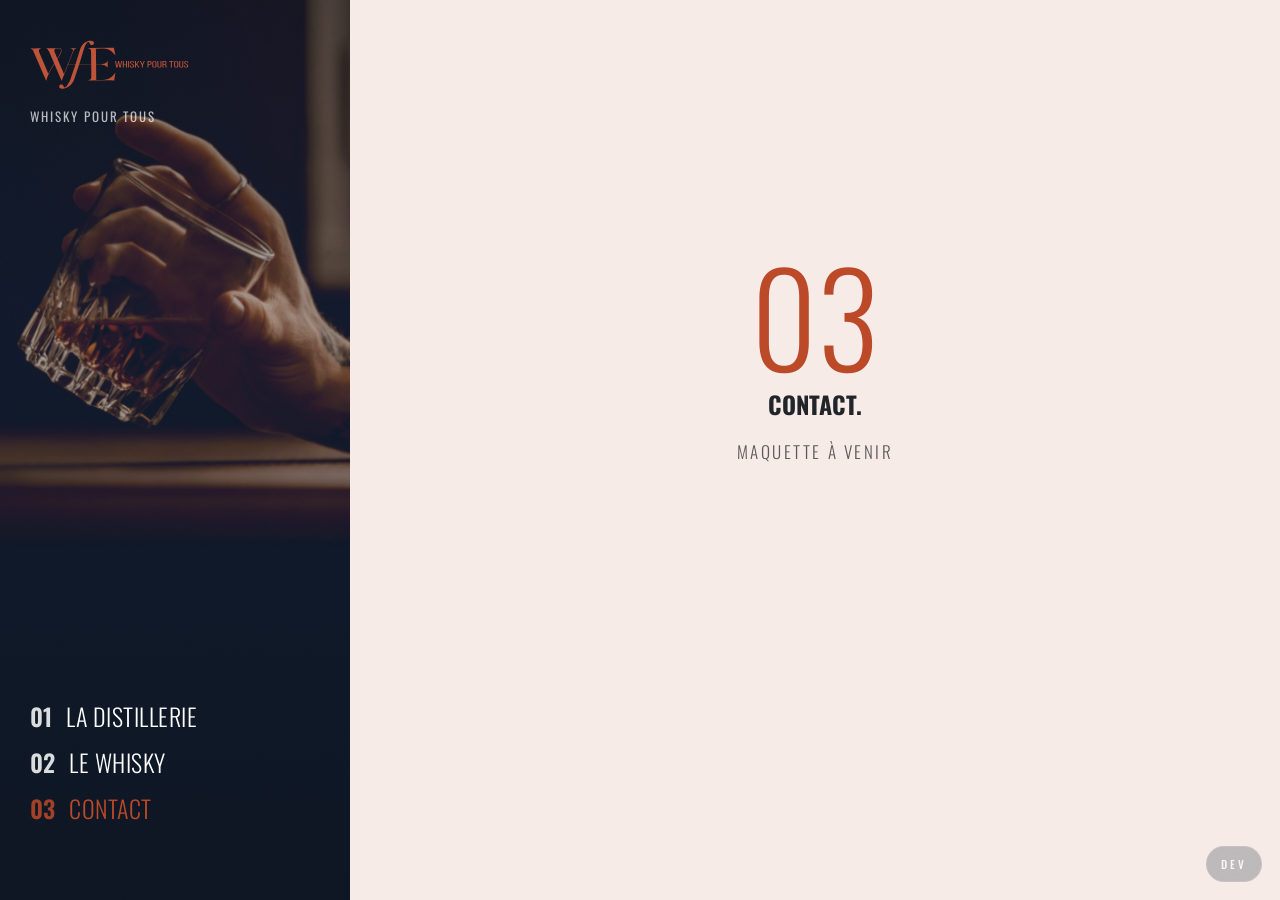
==== pages/contact.html @ 0587ffb1 "Initial commit — WFE site maquette Co-Authored-By: Claude Opus 4.7 (1M context) <noreply@anthropic.c" ====
<!doctype html>
<html lang="fr">
<head>
  <meta charset="utf-8">
  <meta name="viewport" content="width=device-width, initial-scale=1">
  <title>WfE — Contact</title>
  <link rel="preconnect" href="https://fonts.googleapis.com">
  <link rel="preconnect" href="https://fonts.gstatic.com" crossorigin>
  <link href="https://fonts.googleapis.com/css2?family=Fjalla+One&family=Oswald:wght@300;400;500;600&display=swap" rel="stylesheet">
  <link rel="stylesheet" href="../shared/tokens.css">
  <link rel="stylesheet" href="../shared/chrome.css">
  <link rel="stylesheet" href="../shared/dev-mode.css">
  <script>window.WFE_SHARED = '../shared/'; window.WFE_HUB = '../index.html';</script>
  <style>
    .wfe-coming-soon {
      min-height: 80vh;
      display: grid;
      place-items: center;
      text-align: center;
      padding: 3rem;
    }
    .wfe-coming-soon__num {
      font-family: var(--wfe-font-display);
      font-size: clamp(4rem, 12vw, 8rem);
      color: var(--wfe-coral);
      line-height: 1;
      margin-bottom: 0.5rem;
    }
    .wfe-coming-soon__title {
      font-family: var(--wfe-font-display);
      font-size: var(--wfe-text-xl);
      margin: 0 0 0.75rem;
    }
    .wfe-coming-soon__sub {
      font-size: var(--wfe-text-sm);
      color: var(--wfe-text-on-cream-muted);
      letter-spacing: 0.15em;
      text-transform: uppercase;
      margin: 0;
    }
  </style>
</head>
<body>

<div class="wfe-layout">

  <aside class="wfe-sidebar" data-block="Sidebar">
    <a href="../index.html" class="wfe-sidebar__logo" aria-label="Retour à l'accueil">
      <img src="../logo.svg" alt="WfE — Whisky For Everyone">
      <small>Whisky pour tous</small>
    </a>
    <nav class="wfe-sidebar__nav" aria-label="Principale">
      <a href="la-distillerie.html" class="wfe-sidebar__nav-item">
        <span class="wfe-sidebar__nav-num">01</span>
        <span class="wfe-sidebar__nav-label">La Distillerie</span>
      </a>
      <a href="le-whisky.html" class="wfe-sidebar__nav-item">
        <span class="wfe-sidebar__nav-num">02</span>
        <span class="wfe-sidebar__nav-label">Le Whisky</span>
      </a>
      <a href="contact.html" class="wfe-sidebar__nav-item" aria-current="page">
        <span class="wfe-sidebar__nav-num">03</span>
        <span class="wfe-sidebar__nav-label">Contact</span>
      </a>
    </nav>
  </aside>

  <main class="wfe-main">
    <section class="wfe-coming-soon" data-block="Placeholder — Contact">
      <div>
        <div class="wfe-coming-soon__num">03</div>
        <h1 class="wfe-coming-soon__title">CONTACT.</h1>
        <p class="wfe-coming-soon__sub">Maquette à venir</p>
      </div>
    </section>
  </main>
</div>

<script src="../shared/dev-mode.js" defer></script>
</body>
</html>
---- shared/tokens.css ----
/* =========================================================================
   WfE — Design tokens
   Valeurs relevées EN LIVE sur wfedistillery.com/la-distillerie
   ========================================================================= */

:root {
  /* === Couleurs (valeurs exactes DevTools) ============================= */
  --wfe-dark:        #131313;        /* fond derrière tout (body) */
  --wfe-dark-nav:    #0E1D2D;        /* bleu nuit (texte sur coral) */
  --wfe-cream:       #F7EBE8;        /* fond contenu principal */
  --wfe-coral:       #BC4927;        /* accent coral (titres, traits) */
  --wfe-coral-btn:   #C0472F;        /* coral du bouton newsletter */
  --wfe-coral-hover: #A23D1F;
  --wfe-logo-orange: #BD5339;

  /* === Texte =========================================================== */
  --wfe-text-on-dark:       #FFFFFF;
  --wfe-text-on-dark-muted: rgba(255, 255, 255, 0.75);
  --wfe-text-on-cream:      #212529;      /* rgb(33,37,41) */
  --wfe-text-on-cream-muted:#5A5A5A;

  /* === Typographie ===================================================== */
  --wfe-font-display: "Oswald", "Fjalla One", sans-serif;
  --wfe-font-body:    "Oswald", "Helvetica Neue", Arial, sans-serif;

  /* Tailles — le live utilise majoritairement 24px partout */
  --wfe-text-body:     24px;          /* body + titres — 24px lh 36px */
  --wfe-text-body-lh:  36px;
  --wfe-text-heading:  24px;          /* INVITANT, ACCESSIBLE, etc. */
  --wfe-text-sm:       17px;          /* bouton, meta */
  --wfe-text-xs:       13px;          /* tagline, mentions */

  /* === Espacements ===================================================== */
  --wfe-gap-xs: 0.5rem;
  --wfe-gap-sm: 1rem;
  --wfe-gap-md: 1.5rem;
  --wfe-gap-lg: 2.5rem;
  --wfe-gap-xl: clamp(3rem, 4vw, 5rem);

  /* === Layout ========================================================== */
  --wfe-sidebar-width: 350px;         /* exactement comme le live */

  /* === Divers ========================================================== */
  --wfe-radius: 2px;
  --wfe-line:   1px solid var(--wfe-coral);
}

/* Sur mobile : sidebar passe en barre horizontale simplifiée */
@media (max-width: 860px) {
  :root {
    --wfe-sidebar-width: 0px;
    --wfe-text-body: 18px;
    --wfe-text-body-lh: 28px;
    --wfe-text-heading: 22px;
  }
}
---- shared/chrome.css ----
/* =========================================================================
   WfE — Chrome (layout commun à toutes les pages)
   Structure fidèle au live : sidebar fixed 350px avec bg-image,
   contenu à droite avec hero sombre + sections crème + footer sombre.
   ========================================================================= */

*, *::before, *::after { box-sizing: border-box; }

html, body {
  margin: 0;
  padding: 0;
}

html { scroll-behavior: smooth; }
@media (prefers-reduced-motion: reduce) {
  html { scroll-behavior: auto; }
}

body {
  font-family: var(--wfe-font-body);
  font-weight: 300;
  font-size: var(--wfe-text-body);
  line-height: var(--wfe-text-body-lh);
  color: var(--wfe-text-on-cream);
  background: var(--wfe-dark);
  -webkit-font-smoothing: antialiased;
  text-rendering: optimizeLegibility;
}

img, video, svg { max-width: 100%; display: block; height: auto; }

a { color: inherit; text-decoration: none; }

/* ========================================================================= */
/* LAYOUT PRINCIPAL                                                          */
/* ========================================================================= */

.wfe-layout {
  min-height: 100vh;
  padding-left: var(--wfe-sidebar-width);
}

/* ========================================================================= */
/* SIDEBAR (fixed, background image couvrant tout le panneau)                */
/* ========================================================================= */

.wfe-sidebar {
  position: fixed;
  top: 0;
  left: 0;
  width: var(--wfe-sidebar-width);
  height: 100vh;
  background: var(--wfe-dark) center/cover no-repeat;
  background-image:
    linear-gradient(180deg, rgba(10,15,20,0.45) 0%, rgba(10,15,20,0.15) 35%, rgba(10,15,20,0.45) 100%),
    url("../assets/images/sidebar-bg.jpg");
  color: var(--wfe-text-on-dark);
  display: flex;
  flex-direction: column;
  padding: 40px 30px;
  z-index: 10;
}

.wfe-sidebar__logo {
  display: block;
  width: 178px;
  max-width: 100%;
}

.wfe-sidebar__logo img {
  width: 100%;
  height: auto;
}

.wfe-sidebar__logo small {
  display: block;
  margin-top: 8px;
  font-size: var(--wfe-text-xs);
  letter-spacing: 0.15em;
  text-transform: uppercase;
  color: rgba(255, 255, 255, 0.7);
  font-weight: 400;
}

.wfe-sidebar__nav {
  margin-top: auto;          /* pousse la nav vers le bas comme dans le live */
  margin-bottom: 40px;
  display: flex;
  flex-direction: column;
  gap: 22px;                  /* 3 items sur ~114px d'espacement total */
}

.wfe-sidebar__nav-item {
  display: flex;
  align-items: baseline;
  gap: 14px;
  color: var(--wfe-text-on-dark);
  font-family: var(--wfe-font-display);
  font-size: 24px;
  font-weight: 300;
  line-height: 1;
  text-transform: uppercase;
  letter-spacing: 0.01em;
  transition: color 0.25s cubic-bezier(0.16, 1, 0.3, 1);
}

.wfe-sidebar__nav-item:hover,
.wfe-sidebar__nav-item[aria-current="page"] {
  color: var(--wfe-coral);
}

.wfe-sidebar__nav-num {
  font-weight: 600;
  font-size: 24px;
  opacity: 0.85;
}

.wfe-sidebar__nav-label {
  font-weight: 300;
  letter-spacing: 0.02em;
}

/* Mobile : sidebar devient une barre en haut, bg simplifié */
@media (max-width: 860px) {
  .wfe-layout { padding-left: 0; }
  .wfe-sidebar {
    position: relative;
    width: 100%;
    height: auto;
    padding: 20px 25px;
    flex-direction: row;
    align-items: center;
    justify-content: space-between;
    gap: 1rem;
    background-image:
      linear-gradient(180deg, rgba(10,15,20,0.55), rgba(10,15,20,0.55)),
      url("../assets/images/sidebar-bg.jpg");
  }
  .wfe-sidebar__logo { width: 110px; }
  .wfe-sidebar__logo small { display: none; }
  .wfe-sidebar__nav {
    margin: 0;
    flex-direction: row;
    gap: 1rem;
  }
  .wfe-sidebar__nav-item { font-size: 14px; gap: 6px; }
  .wfe-sidebar__nav-num { font-size: 14px; }
}

/* ========================================================================= */
/* MAIN (colonne droite, scroll naturel du body)                             */
/* ========================================================================= */

.wfe-main {
  background: var(--wfe-cream);
  min-height: 100vh;
}

/* Top strip : langue */
.wfe-topbar {
  background: var(--wfe-dark-nav);
  color: var(--wfe-text-on-dark);
  display: flex;
  justify-content: flex-end;
  padding: 16px 30px;
}

.wfe-topbar__lang {
  font-size: 13px;
  letter-spacing: 0.2em;
  text-transform: uppercase;
  color: rgba(255, 255, 255, 0.75);
  font-weight: 400;
  transition: color 0.2s;
}
.wfe-topbar__lang:hover { color: #fff; }

/* Hero INVITANT (dark) */
.wfe-hero {
  background: var(--wfe-dark-nav);
  color: var(--wfe-text-on-dark);
  padding: 50px 30px 80px;
}

.wfe-hero__title,
.wfe-hero__body p {
  font-family: var(--wfe-font-body);
  font-size: 24px;
  line-height: 36px;
  margin: 0 0 18px;
  font-weight: 300;
  color: #fff;
}

.wfe-hero__title {
  font-weight: 600;
  margin-bottom: 18px;
  display: inline-block;
}

.wfe-hero__body {
  max-width: 52ch;
}

.wfe-hero__body p { color: rgba(255, 255, 255, 0.9); }

.wfe-hero__scroll {
  margin-top: 40px;
  width: 44px;
  height: 44px;
  border: 1px solid rgba(255, 255, 255, 0.4);
  border-radius: 50%;
  display: inline-grid;
  place-items: center;
  color: var(--wfe-text-on-dark);
  transition: transform 0.3s cubic-bezier(0.16, 1, 0.3, 1),
              border-color 0.2s;
}
.wfe-hero__scroll:hover {
  transform: translateY(4px);
  border-color: var(--wfe-coral);
}

/* Image pleine largeur (entre hero et contenu crème) */
.wfe-feature-image {
  aspect-ratio: 16 / 7;
  overflow: hidden;
  background: #1a0f0a;
}
.wfe-feature-image img {
  width: 100%;
  height: 100%;
  object-fit: cover;
}

/* ========================================================================= */
/* SECTIONS (cream background, 2 colonnes)                                   */
/* ========================================================================= */

.wfe-section {
  padding: 80px 30px;
}

.wfe-section__grid {
  display: grid;
  grid-template-columns: 1fr 1fr;
  gap: 60px;
  align-items: start;
  max-width: 1100px;
  margin: 0 auto;
}

@media (max-width: 820px) {
  .wfe-section { padding: 50px 25px; }
  .wfe-section__grid { grid-template-columns: 1fr; gap: 30px; }
  .wfe-section__grid--reverse .wfe-section__text { order: 1; }
  .wfe-section__grid--reverse .wfe-section__media { order: 2; }
}

.wfe-section__title {
  font-family: var(--wfe-font-body);
  font-size: 24px;
  line-height: 36px;
  font-weight: 600;
  color: var(--wfe-coral);
  letter-spacing: 0.01em;
  margin: 0 0 18px;
  display: inline-block;
}

/* ========================================================================= */
/* SÉPARATEUR — réplique exacte du vc_separator WPBakery                     */
/*                                                                           */
/* Base :                                                                    */
/*   <div class="wfe-separator"></div>               — avec flèche à gauche  */
/*   <div class="wfe-separator wfe-separator--plain"></div> — ligne seule    */
/*                                                                           */
/* Largeurs (% de la colonne parente) :                                      */
/*   --w-30  --w-50  --w-short (≈ 311px)  --w-100 (défaut)                   */
/*                                                                           */
/* Alignement (si moins de 100%) :                                           */
/*   .wfe-separator--align-right  (pousse le bloc à droite)                  */
/* ========================================================================= */
.wfe-separator {
  position: relative;
  width: 100%;
  height: 1px;
  background: var(--wfe-coral);
  margin: 0 0 36px;
}

.wfe-separator::before {
  content: "";
  position: absolute;
  left: -8px;
  top: -9px;
  width: 23px;
  height: 37px;
  background-image: url("../assets/images/line-separator-tip.svg");
  background-repeat: no-repeat;
  background-position: 0 0;                    /* TOP-LEFT : tip aligné sur la ligne */
  background-size: 12px auto;
  pointer-events: none;
}

/* Ligne simple, sans flèche */
.wfe-separator--plain::before { display: none; }

/* Variantes de largeur */
.wfe-separator--w-30    { width: 30%; }
.wfe-separator--w-50    { width: 50%; }
.wfe-separator--w-short { width: min(311px, 100%); }

/* Alignement à droite (pour les variantes non pleine largeur) */
.wfe-separator--align-right { margin-left: auto; }

/* Flèche à droite (miroir horizontal) */
.wfe-separator--arrow-right::before {
  left: auto;
  right: -8px;
  transform: scaleX(-1);
  transform-origin: center;
}

.wfe-section__text { padding-inline: 0; }

.wfe-section__body {
  font-family: var(--wfe-font-body);
  font-size: 24px;
  line-height: 36px;
  font-weight: 300;
  color: var(--wfe-coral);   /* coral #BC4927 comme sur le live */
}

.wfe-section__body p { margin: 0 0 18px; color: inherit; }
.wfe-section__body p:last-child { margin-bottom: 0; }
.wfe-section__body strong { font-weight: 600; color: inherit; }

.wfe-section__media {
  overflow: hidden;
  aspect-ratio: 4 / 5;
  background: #1a0f0a;
}
.wfe-section__media--landscape { aspect-ratio: 16 / 11; }
.wfe-section__media img {
  width: 100%;
  height: 100%;
  object-fit: cover;
}

/* ========================================================================= */
/* FOOTER NEWSLETTER (dark)                                                  */
/* ========================================================================= */

.wfe-footer {
  background: var(--wfe-dark-nav);
  color: var(--wfe-text-on-dark);
  padding: 70px 30px 50px;
  text-align: center;
}

.wfe-footer__lead,
.wfe-footer__sub {
  font-family: var(--wfe-font-body);
  font-size: 24px;
  line-height: 36px;
  font-weight: 300;
  color: #fff;
  margin: 0;
}

.wfe-footer__lead { font-weight: 600; margin-bottom: 8px; }
.wfe-footer__sub { margin-bottom: 30px; color: rgba(255, 255, 255, 0.9); }

.wfe-newsletter {
  display: flex;
  max-width: 480px;
  margin: 0 auto;
}

.wfe-newsletter__input {
  flex: 1;
  padding: 12px 16px;
  background: #fff;
  border: 0;
  border-radius: 2px 0 0 2px;
  font-family: var(--wfe-font-body);
  font-size: 16px;
  color: #333;
}

.wfe-newsletter__input::placeholder {
  color: #9a9a9a;
  letter-spacing: 0.01em;
}

.wfe-newsletter__submit {
  padding: 0 15px;
  min-height: 41px;
  background: var(--wfe-coral-btn);
  color: var(--wfe-dark-nav);
  border: 0;
  border-radius: 0 2px 2px 0;
  font-family: var(--wfe-font-body);
  font-weight: 500;
  font-size: 17px;
  letter-spacing: 0.01em;
  text-transform: uppercase;
  cursor: pointer;
  transition: background 0.2s cubic-bezier(0.16, 1, 0.3, 1);
}

.wfe-newsletter__submit:hover { background: var(--wfe-coral-hover); color: #fff; }

.wfe-colophon {
  margin-top: 50px;
  font-size: 12px;
  letter-spacing: 0.2em;
  text-transform: uppercase;
  color: rgba(255, 255, 255, 0.55);
  font-weight: 400;
}
---- shared/dev-mode.css ----
/* =========================================================================
   Dev mode — outils pour l'intégrateur
   Invisible en mode présentation, s'active via bouton "DEV" ou Ctrl/Cmd+D.
   ========================================================================= */

.dev-toggle {
  position: fixed;
  right: 18px;
  bottom: 18px;
  z-index: 9998;
  padding: 0.55rem 0.9rem;
  font-family: "Oswald", system-ui, sans-serif;
  font-size: 0.7rem;
  font-weight: 500;
  letter-spacing: 0.25em;
  color: #fff;
  background: rgba(16, 30, 48, 0.55);
  border: 1px solid rgba(255, 255, 255, 0.15);
  border-radius: 999px;
  backdrop-filter: blur(8px);
  cursor: pointer;
  opacity: 0.45;
  transition:
    opacity 0.2s cubic-bezier(0.16, 1, 0.3, 1),
    transform 0.2s cubic-bezier(0.16, 1, 0.3, 1),
    background 0.2s cubic-bezier(0.16, 1, 0.3, 1);
}

.dev-toggle:hover {
  opacity: 1;
  transform: translateY(-1px);
}

body.dev-mode .dev-toggle {
  background: var(--wfe-coral, #BC4927);
  border-color: transparent;
  opacity: 1;
}

/* Top bar ---------------------------------------------------------------- */
.dev-bar {
  position: fixed;
  top: 0;
  left: 0;
  right: 0;
  z-index: 9997;
  display: none;
  align-items: center;
  gap: 0.5rem;
  padding: 0.5rem 0.9rem;
  background: #101E30;
  color: #fff;
  font-family: "Oswald", system-ui, sans-serif;
  font-size: 0.75rem;
  letter-spacing: 0.12em;
  text-transform: uppercase;
  border-bottom: 1px solid rgba(255, 255, 255, 0.08);
  box-shadow: 0 2px 20px rgba(0, 0, 0, 0.25);
  animation: dev-slide-down 0.3s cubic-bezier(0.16, 1, 0.3, 1);
}

@keyframes dev-slide-down {
  from { transform: translateY(-100%); }
  to   { transform: translateY(0); }
}

body.dev-mode .dev-bar { display: flex; }
body.dev-mode { padding-top: 40px; }

.dev-bar > span {
  margin-right: auto;
  font-weight: 500;
  opacity: 0.7;
}

.dev-bar button {
  padding: 0.4rem 0.75rem;
  background: transparent;
  color: inherit;
  border: 1px solid rgba(255, 255, 255, 0.2);
  border-radius: 3px;
  font: inherit;
  letter-spacing: 0.12em;
  cursor: pointer;
  transition: all 0.18s cubic-bezier(0.16, 1, 0.3, 1);
}

.dev-bar button:hover {
  background: var(--wfe-coral, #BC4927);
  border-color: var(--wfe-coral, #BC4927);
}

/* Block outlines + toolbars --------------------------------------------- */
body.dev-mode [data-block] {
  position: relative;
  outline: 1px dashed rgba(188, 73, 39, 0.35);
  outline-offset: -1px;
  transition: outline-color 0.18s;
}

body.dev-mode [data-block]:hover {
  outline-color: var(--wfe-coral, #BC4927);
}

.dev-block-toolbar {
  position: absolute;
  top: 0;
  left: 0;
  z-index: 50;
  display: none;
  align-items: center;
  gap: 0.3rem;
  padding: 0.3rem 0.5rem;
  background: var(--wfe-coral, #BC4927);
  color: #fff;
  font-family: "Oswald", system-ui, sans-serif;
  font-size: 0.65rem;
  letter-spacing: 0.15em;
  text-transform: uppercase;
  border-radius: 0 0 3px 0;
  box-shadow: 0 2px 8px rgba(0, 0, 0, 0.25);
  pointer-events: auto;
}

body.dev-mode [data-block]:hover > .dev-block-toolbar { display: flex; }

.dev-block-name {
  font-weight: 500;
  opacity: 0.85;
  padding-right: 0.4rem;
  border-right: 1px solid rgba(255, 255, 255, 0.3);
}

.dev-block-toolbar button {
  padding: 0.2rem 0.5rem;
  background: transparent;
  color: inherit;
  border: 0;
  font: inherit;
  letter-spacing: inherit;
  cursor: pointer;
  border-radius: 2px;
  transition: background 0.18s;
}

.dev-block-toolbar button:hover { background: rgba(255, 255, 255, 0.15); }

/* Media wrappers + toolbars --------------------------------------------- */
.dev-media-wrap {
  position: relative;
  display: block;
}

.dev-media-wrap.is-inline { display: inline-block; }

.dev-media-toolbar {
  position: absolute;
  top: 8px;
  right: 8px;
  z-index: 40;
  display: none;
  gap: 0.25rem;
  padding: 0.25rem;
  background: rgba(16, 30, 48, 0.88);
  backdrop-filter: blur(6px);
  border-radius: 3px;
  box-shadow: 0 2px 10px rgba(0, 0, 0, 0.3);
}

body.dev-mode .dev-media-wrap:hover > .dev-media-toolbar { display: flex; }

.dev-media-toolbar button {
  padding: 0.35rem 0.55rem;
  background: transparent;
  color: #fff;
  border: 0;
  font-family: "Oswald", system-ui, sans-serif;
  font-size: 0.7rem;
  letter-spacing: 0.1em;
  cursor: pointer;
  border-radius: 2px;
  transition: background 0.18s;
}

.dev-media-toolbar button:hover { background: var(--wfe-coral, #BC4927); }

/* Toast ------------------------------------------------------------------ */
.dev-toast {
  position: fixed;
  bottom: 80px;
  right: 18px;
  z-index: 9999;
  padding: 0.6rem 0.95rem;
  background: #101E30;
  color: #fff;
  font-family: "Oswald", system-ui, sans-serif;
  font-size: 0.75rem;
  letter-spacing: 0.1em;
  border-radius: 3px;
  box-shadow: 0 4px 20px rgba(0, 0, 0, 0.3);
  border-left: 3px solid var(--wfe-coral, #BC4927);
  opacity: 0;
  transform: translateY(8px);
  transition:
    opacity 0.25s cubic-bezier(0.16, 1, 0.3, 1),
    transform 0.25s cubic-bezier(0.16, 1, 0.3, 1);
  pointer-events: none;
}

.dev-toast.visible {
  opacity: 1;
  transform: translateY(0);
}
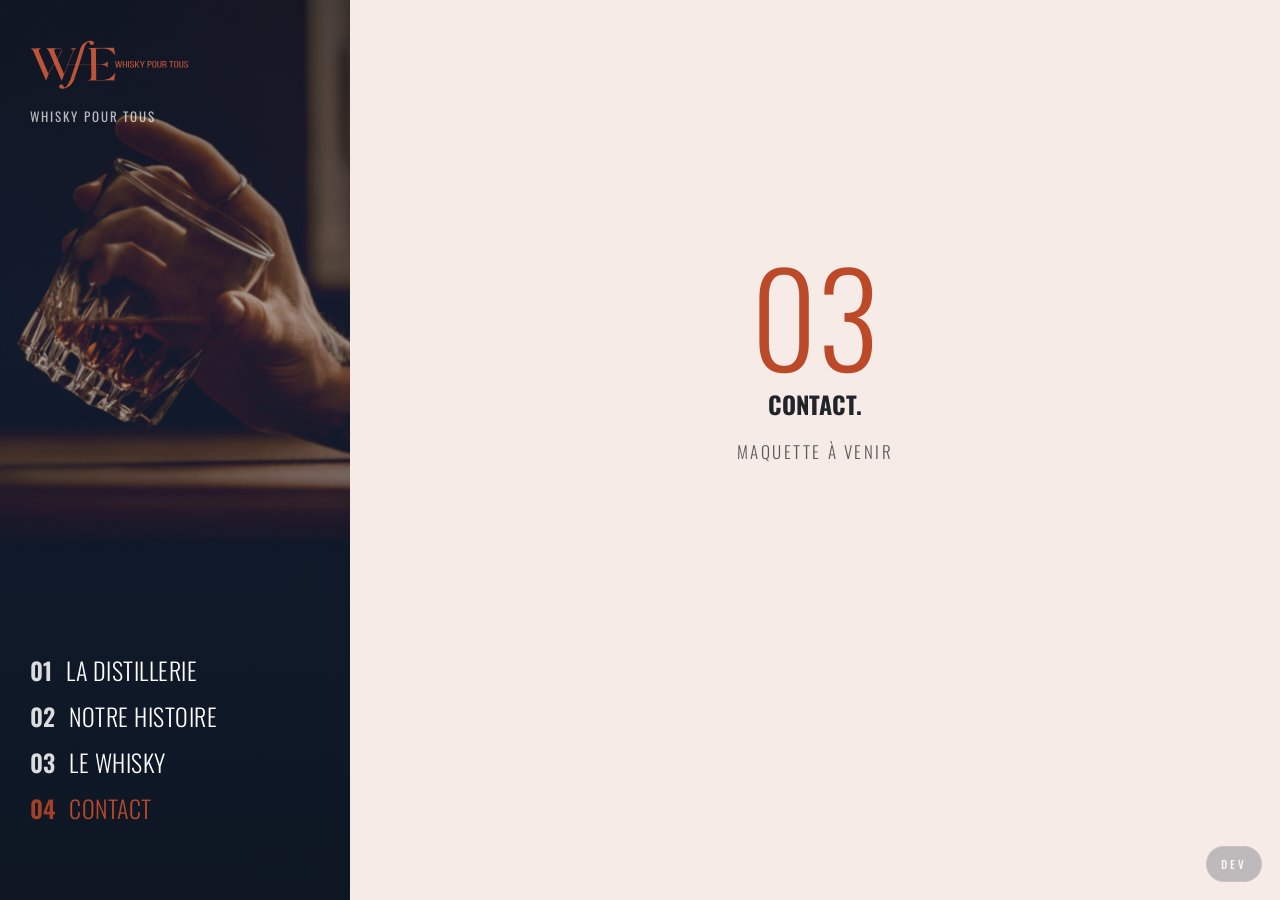
==== commit c816b8d1: "Page histoire avec trio fondateurs (JF, Éric, Vicky) + sidebars renumérotées Co-Authored-By: Claude " ====
--- a/pages/contact.html
+++ b/pages/contact.html
@@ -54,12 +54,16 @@
         <span class="wfe-sidebar__nav-num">01</span>
         <span class="wfe-sidebar__nav-label">La Distillerie</span>
       </a>
+      <a href="histoire.html" class="wfe-sidebar__nav-item">
+        <span class="wfe-sidebar__nav-num">02</span>
+        <span class="wfe-sidebar__nav-label">Notre Histoire</span>
+      </a>
       <a href="le-whisky.html" class="wfe-sidebar__nav-item">
-        <span class="wfe-sidebar__nav-num">02</span>
+        <span class="wfe-sidebar__nav-num">03</span>
         <span class="wfe-sidebar__nav-label">Le Whisky</span>
       </a>
       <a href="contact.html" class="wfe-sidebar__nav-item" aria-current="page">
-        <span class="wfe-sidebar__nav-num">03</span>
+        <span class="wfe-sidebar__nav-num">04</span>
         <span class="wfe-sidebar__nav-label">Contact</span>
       </a>
     </nav>
--- a/shared/dev-mode.css
+++ b/shared/dev-mode.css
@@ -147,11 +147,10 @@
 
 /* Media wrappers + toolbars --------------------------------------------- */
 .dev-media-wrap {
-  position: relative;
-  display: block;
-}
-
-.dev-media-wrap.is-inline { display: inline-block; }
+  display: contents;
+}
+
+.dev-media-wrap.is-inline { display: contents; }
 
 .dev-media-toolbar {
   position: absolute;
